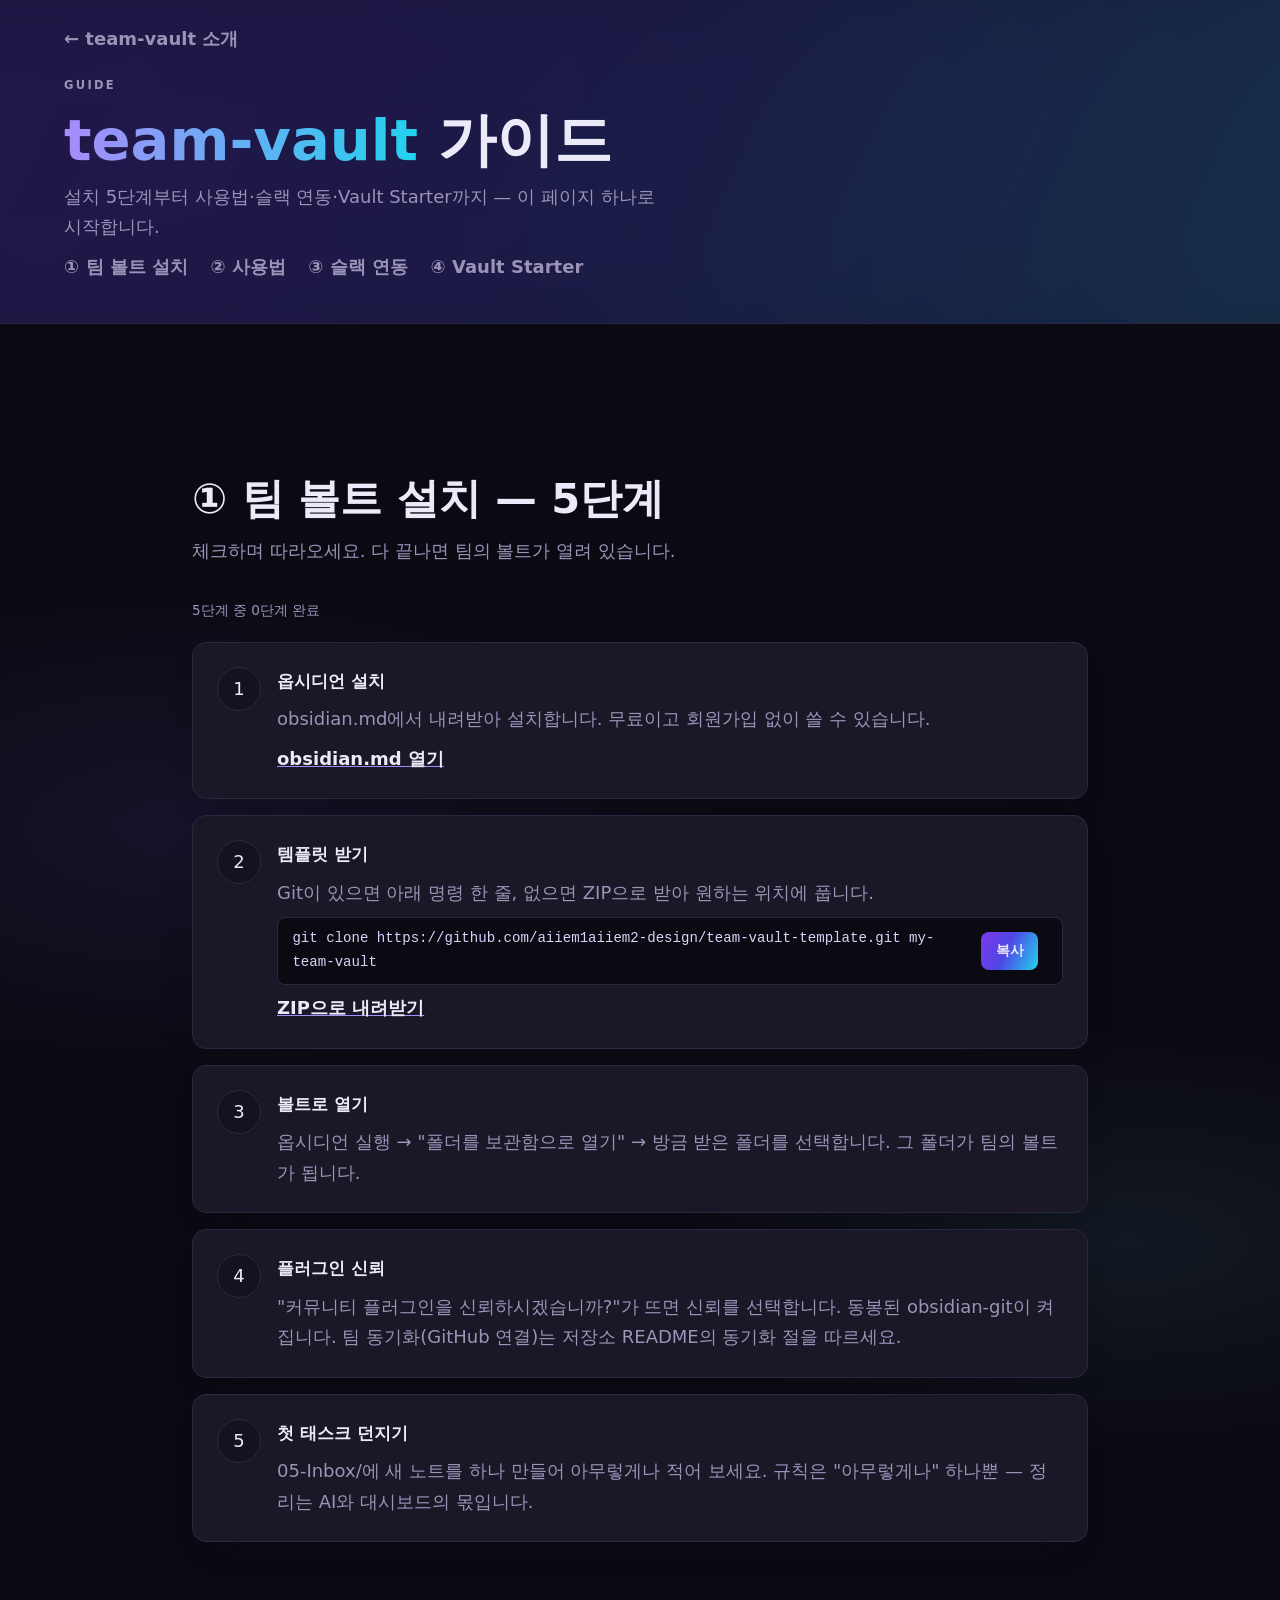
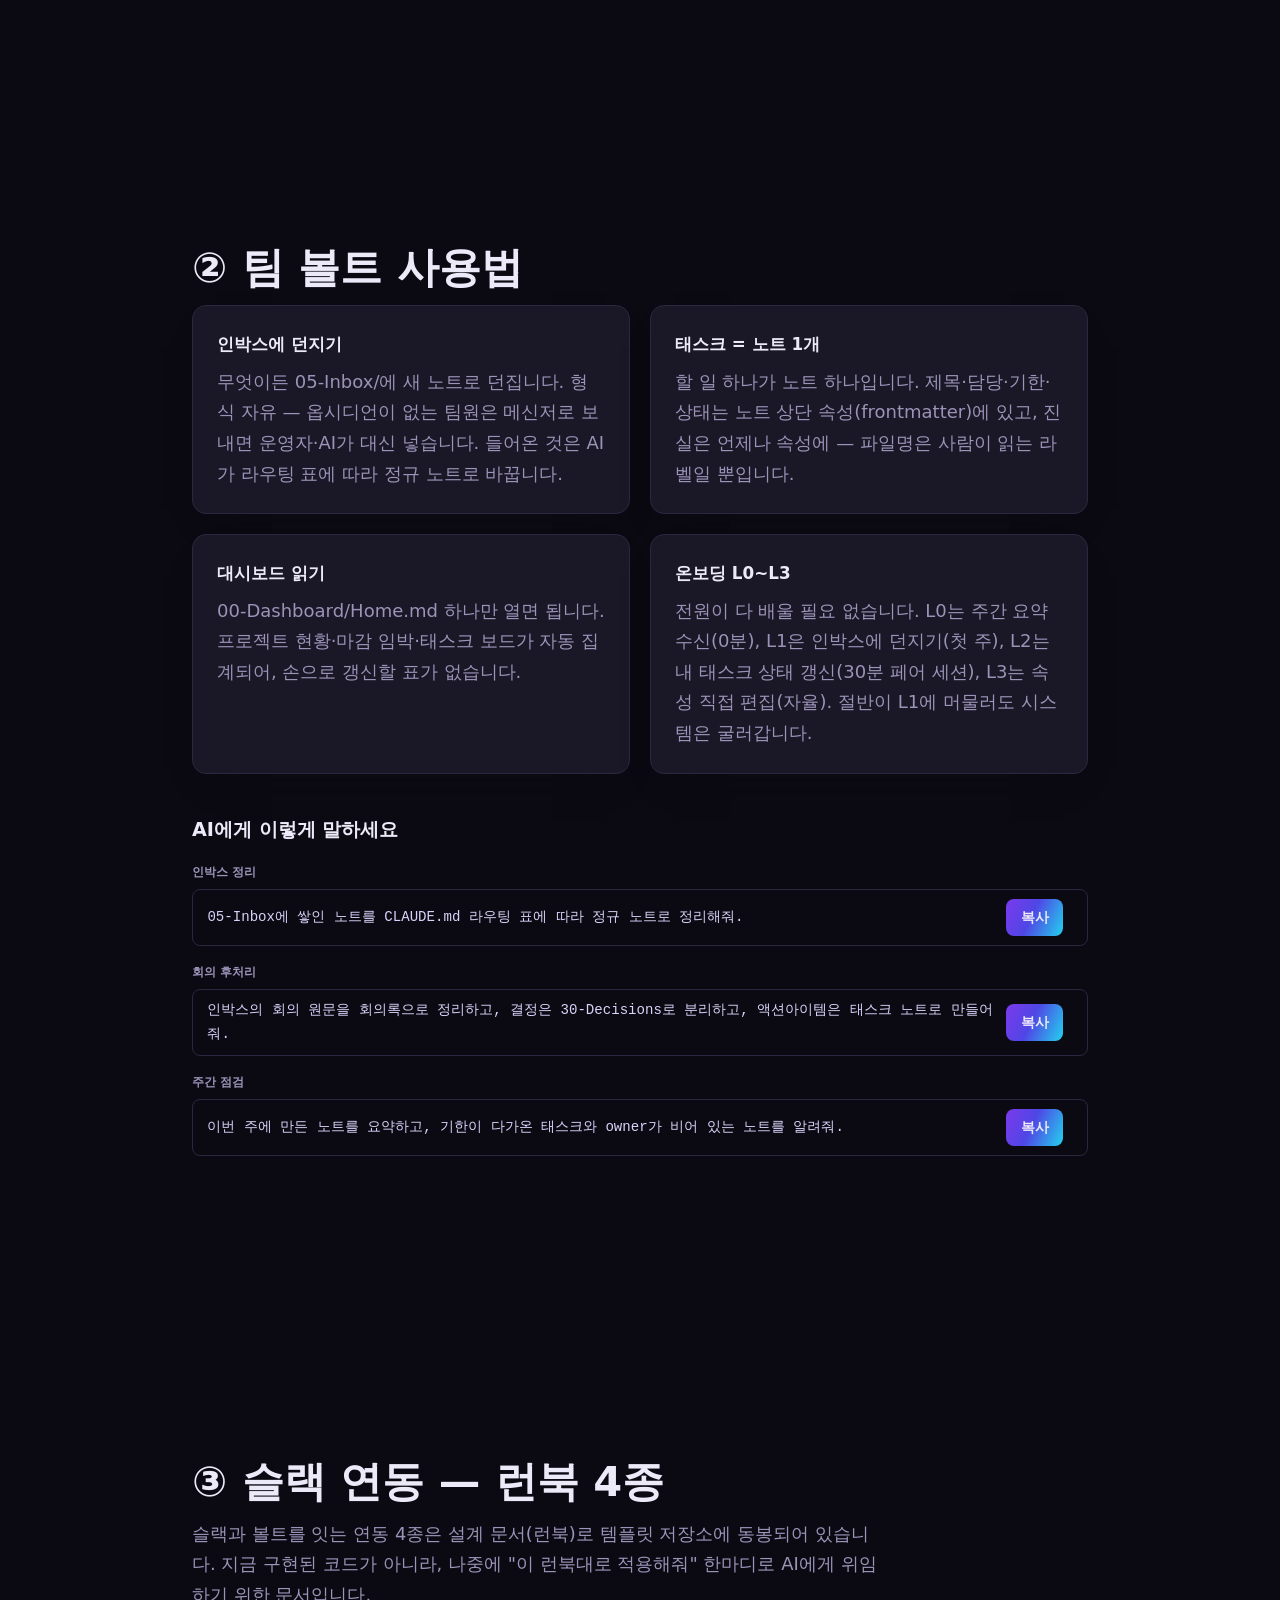
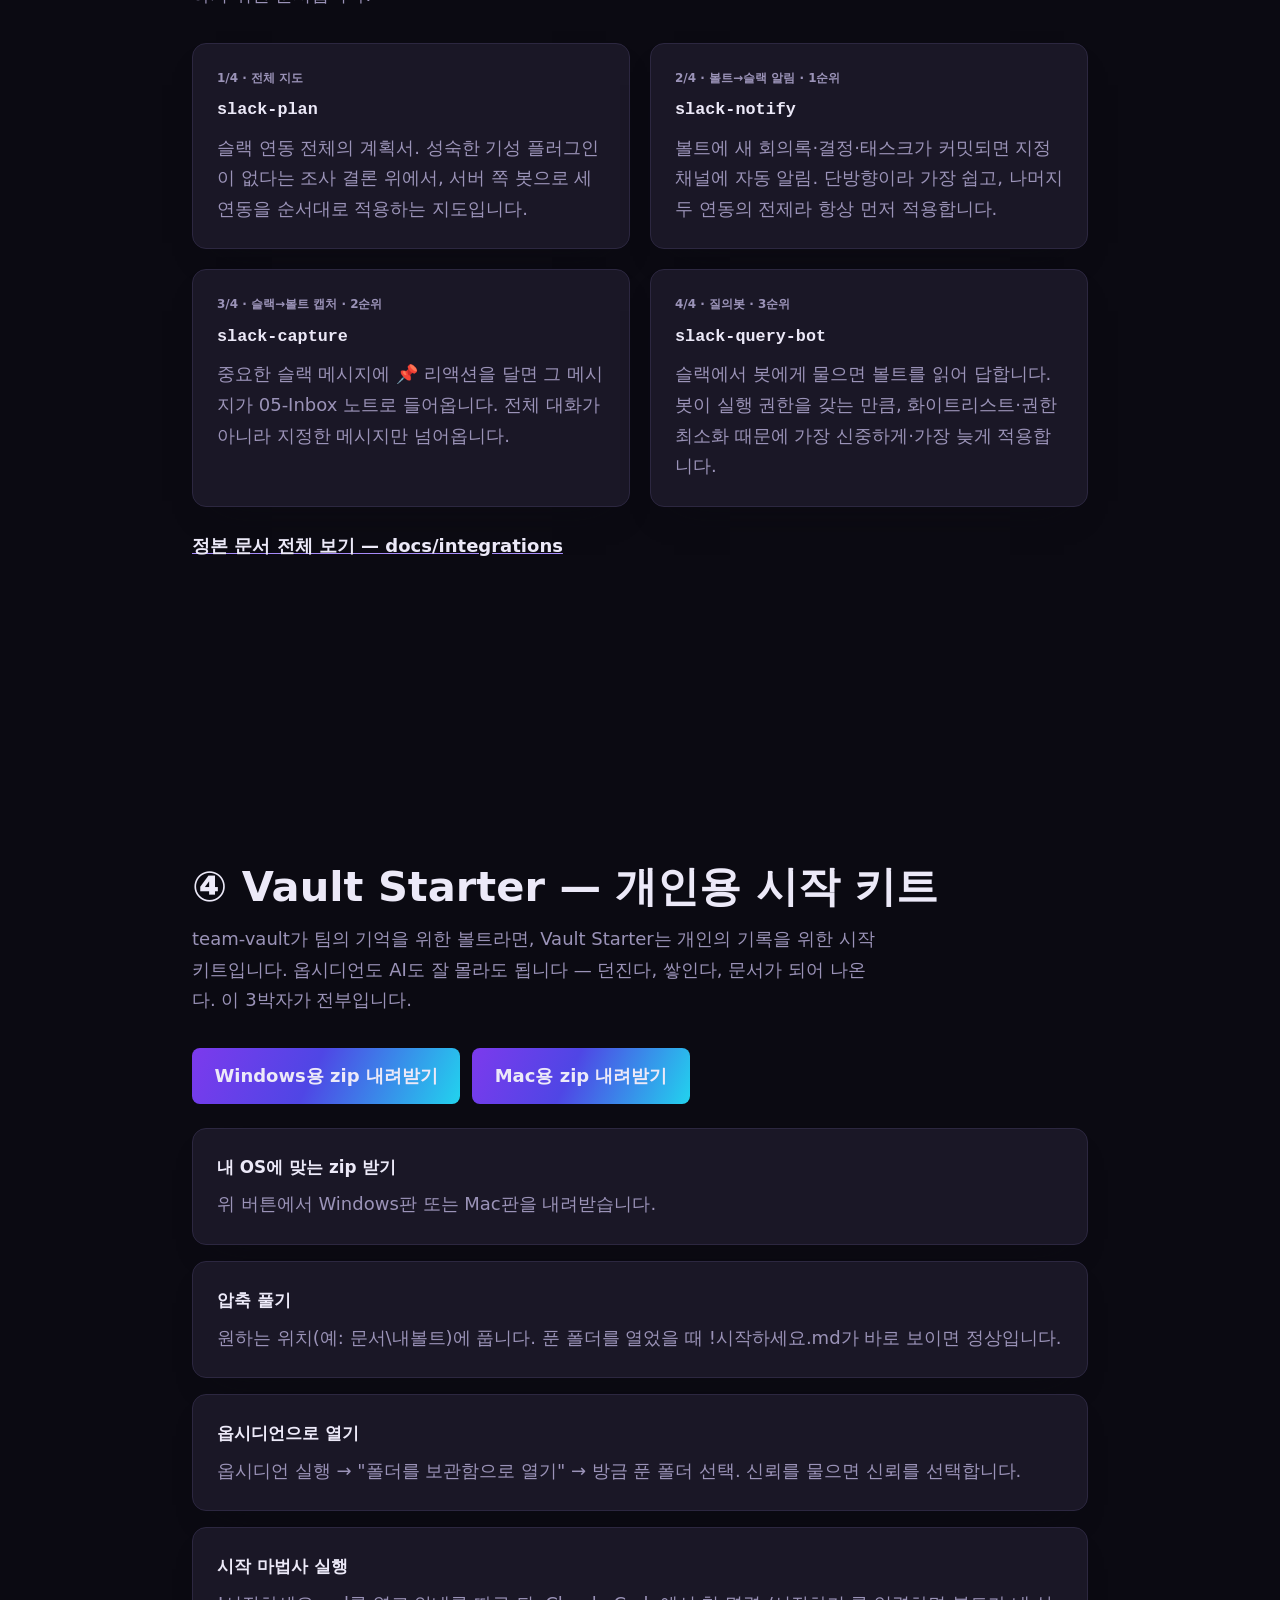
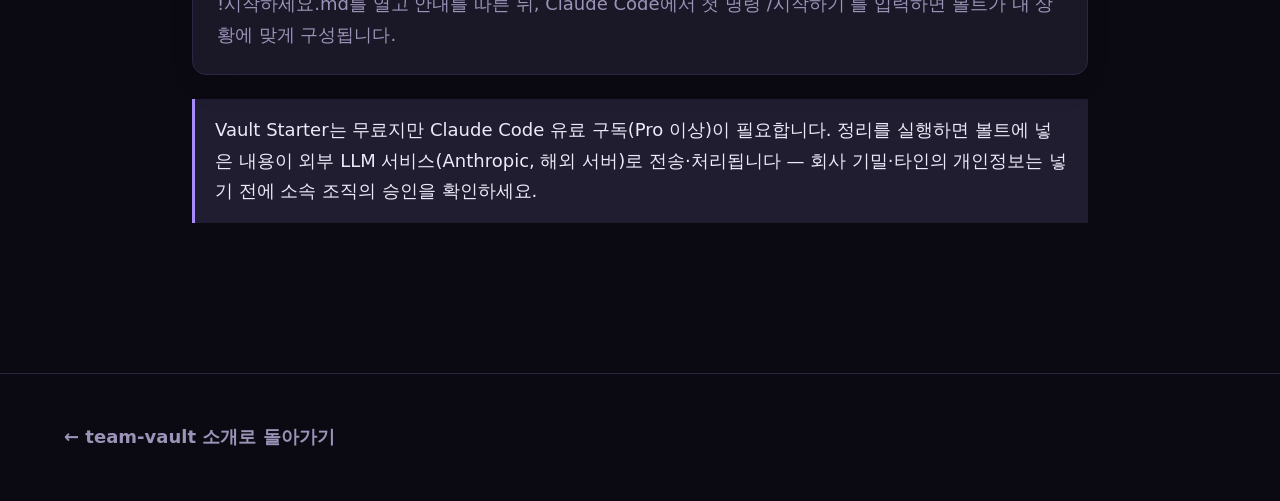
==== guide.html @ ce54a23f "feat: v2 — 설치 가이드·시작하기 섹션·공개 저장소 연결·디자인 조화" ====
<!DOCTYPE html>
<html lang="ko">
<head>
  <meta charset="UTF-8">
  <meta name="viewport" content="width=device-width, initial-scale=1.0">
  <title>team-vault 가이드 — 설치부터 슬랙 연동까지</title>
  <meta name="description" content="team-vault 설치 5단계, 팀 볼트 사용법, 슬랙 연동 런북, Vault Starter 적용법을 안내합니다.">
  <meta name="theme-color" content="#0b0a12">
  <meta property="og:title" content="team-vault 가이드 — 설치부터 슬랙 연동까지">
  <meta property="og:description" content="team-vault 설치 5단계, 팀 볼트 사용법, 슬랙 연동 런북, Vault Starter 적용법을 안내합니다.">
  <meta property="og:type" content="website">
  <link rel="icon" href="data:image/svg+xml,%3Csvg xmlns='http://www.w3.org/2000/svg' viewBox='0 0 64 64'%3E%3Cdefs%3E%3ClinearGradient id='g' x1='0' y1='0' x2='1' y2='1'%3E%3Cstop offset='0' stop-color='%237c3aed'/%3E%3Cstop offset='1' stop-color='%234f46e5'/%3E%3C/linearGradient%3E%3C/defs%3E%3Crect width='64' height='64' rx='14' fill='url(%23g)'/%3E%3Ccircle cx='32' cy='18' r='5' fill='%23fff'/%3E%3Ccircle cx='18' cy='42' r='5' fill='%23fff'/%3E%3Ccircle cx='46' cy='42' r='5' fill='%23fff'/%3E%3Cpath d='M32 18L18 42M32 18L46 42M18 42L46 42' stroke='%23fff' stroke-width='3' stroke-linecap='round'/%3E%3C/svg%3E">
  <link rel="stylesheet" href="styles.css">
</head>
<body class="guide-page">
  <header class="guide-hero" aria-labelledby="guide-heading">
    <nav class="guide-nav" aria-label="사이트 내비게이션">
      <a class="guide-back" href="index.html">← <span data-site-name></span> 소개</a>
    </nav>
    <p class="hero-kicker">GUIDE</p>
    <h1 id="guide-heading"><span class="grad-text" data-site-name></span> 가이드</h1>
    <p class="guide-sub">설치 5단계부터 사용법·슬랙 연동·Vault Starter까지 — 이 페이지 하나로 시작합니다.</p>
    <nav class="guide-toc" aria-label="가이드 목차">
      <a href="#install">① 팀 볼트 설치</a>
      <a href="#usage">② 사용법</a>
      <a href="#slack">③ 슬랙 연동</a>
      <a href="#vault-starter">④ Vault Starter</a>
    </nav>
  </header>
  <main>
    <section id="install" class="guide-section" aria-labelledby="install-heading">
      <h2 id="install-heading">① 팀 볼트 설치 — 5단계</h2>
      <p class="guide-lead">체크하며 따라오세요. 다 끝나면 팀의 볼트가 열려 있습니다.</p>
      <p class="stepper-progress" role="status"></p>
      <ol class="stepper" role="list"></ol>
    </section>
    <section id="usage" class="guide-section" aria-labelledby="usage-heading">
      <h2 id="usage-heading">② 팀 볼트 사용법</h2>
      <div class="usage-grid"></div>
      <h3 class="prompts-heading">AI에게 이렇게 말하세요</h3>
      <div class="prompts-list"></div>
    </section>
    <section id="slack" class="guide-section" aria-labelledby="slack-heading">
      <h2 id="slack-heading">③ 슬랙 연동 — 런북 4종</h2>
      <p class="guide-lead" data-slack-lead></p>
      <div class="slack-grid"></div>
      <p class="slack-canonical"></p>
    </section>
    <section id="vault-starter" class="guide-section" aria-labelledby="starter-heading">
      <h2 id="starter-heading">④ Vault Starter — 개인용 시작 키트</h2>
      <p class="guide-lead" data-starter-lead></p>
      <div class="starter-downloads"></div>
      <ol class="starter-steps" role="list"></ol>
      <p class="starter-notice" data-starter-notice></p>
    </section>
  </main>
  <footer class="guide-footer">
    <a href="index.html">← <span data-site-name></span> 소개로 돌아가기</a>
  </footer>
  <script src="data.js"></script>
  <script src="guide.js"></script>
</body>
</html>
---- styles.css ----
:root {
  /* 잉크 & 표면 */
  --bg: #0b0a12;
  --bg-elev: #14121f;
  --bg-card: #1a1726;
  --line: #2c2740;
  /* 텍스트 */
  --text: #ece9f8;
  --text-dim: #9b93b8;
  /* 오로라 팔레트 (그라데이션 소재) */
  --violet: #a78bfa;
  --purple: #7c3aed;
  --indigo: #4f46e5;
  --cyan: #22d3ee;
  --grad-aurora: linear-gradient(115deg, var(--purple), var(--indigo) 45%, var(--cyan));
  --grad-text: linear-gradient(90deg, var(--violet), var(--cyan));
  /* 타이포 스케일 (위계 대비 크게) */
  --text-hero: clamp(2.6rem, 1.2rem + 6vw, 6rem);
  --text-h2: clamp(1.6rem, 1rem + 2.5vw, 2.6rem);
  --text-base: clamp(1rem, 0.95rem + 0.3vw, 1.125rem);
  /* 리듬 */
  --space-section: clamp(5rem, 3rem + 8vw, 11rem);
  --radius: 14px;
  --ease: cubic-bezier(0.16, 1, 0.3, 1);
  --dur: 500ms;
  --shadow-panel: 0 18px 36px -24px color-mix(in srgb, var(--bg) 65%, transparent);
  --grad-border: linear-gradient(var(--bg-card), var(--bg-card)) padding-box, var(--grad-aurora) border-box;
}
html { scroll-behavior: smooth; }
* { box-sizing: border-box; }
body { margin: 0; color: var(--text);
  /* 히어로→콘텐츠 전환부에 오로라의 여운 존 — 아래로 자연히 사라짐(V6 조화 패스) */
  background:
    radial-gradient(70% 46vh at 14% 92vh, color-mix(in oklab, var(--bg), var(--purple) 13%), transparent 60%),
    radial-gradient(64% 40vh at 88% 138vh, color-mix(in oklab, var(--bg), var(--cyan) 9%), transparent 58%),
    var(--bg);
  font-family: "Pretendard Variable", "Apple SD Gothic Neo", "Segoe UI", "Malgun Gothic", system-ui, sans-serif;
  font-size: var(--text-base); line-height: 1.7; overflow-x: hidden; }
:focus-visible { outline: 2px solid var(--cyan); outline-offset: 3px; border-radius: 4px; }
[hidden] { display: none !important; } /* author display 규칙이 hidden 속성을 이기지 못하게 (W6 리뷰 Critical) */
@media (prefers-reduced-motion: reduce) {
  html { scroll-behavior: auto; }
  *, *::before, *::after { animation: none !important; transition: none !important; }
}

/* ===== Hero (T2) ===== */
#hero {
  position: relative;
  min-height: 100svh;
  display: flex;
  align-items: center;
  overflow: hidden;
  isolation: isolate;
}

/* 오로라 2장: transform만 애니메이트 */
#hero::before,
#hero::after {
  content: "";
  position: absolute;
  inset: -25%;
  z-index: 0;
  pointer-events: none;
  filter: blur(96px);
  will-change: transform;
}

#hero::before {
  background:
    radial-gradient(44% 44% at 22% 28%, rgba(124, 58, 237, .78), transparent 72%),
    radial-gradient(36% 36% at 58% 68%, rgba(79, 70, 229, .68), transparent 72%);
  animation: aurora-drift-a 60s var(--ease) infinite alternate;
}

#hero::after {
  background: radial-gradient(40% 40% at 80% 22%, rgba(34, 211, 238, .57), transparent 72%);
  animation: aurora-drift-b 90s var(--ease) infinite alternate;
}

@keyframes aurora-drift-a {
  0%   { transform: translate3d(0, 0, 0) scale(1); }
  50%  { transform: translate3d(6%, -8%, 0) scale(1.12); }
  100% { transform: translate3d(-6%, 5%, 0) scale(1.05); }
}

@keyframes aurora-drift-b {
  0%   { transform: translate3d(0, 0, 0) scale(1); }
  50%  { transform: translate3d(-9%, 6%, 0) scale(1.08); }
  100% { transform: translate3d(7%, -5%, 0) scale(1); }
}

#graph-canvas {
  position: absolute;
  inset: 0;
  display: block;
  width: 100%;
  height: 100%;
  z-index: 1;
  pointer-events: none; /* hero-inner 클릭·텍스트 선택을 막지 않음 */
}

.hero-inner {
  position: relative;
  z-index: 2;
  max-width: 46rem;
  padding: clamp(1.5rem, 4vw, 3rem) clamp(1.5rem, 8vw, 7rem);
  display: flex;
  flex-direction: column;
  align-items: flex-start;
  text-align: left;
  gap: clamp(0.65rem, 1.4vw, 1.1rem);
}

.hero-kicker {
  margin: 0 0 0.25rem;
  font-size: 0.72rem;
  font-weight: 600;
  letter-spacing: 0.2em;
  text-transform: uppercase;
  color: var(--text-dim);
}

.hero-inner h1 {
  margin: 0;
  font-size: var(--text-hero);
  line-height: 1.04;
  letter-spacing: -0.02em;
  font-weight: 800;
}

.grad-text {
  background: var(--grad-text);
  -webkit-background-clip: text;
  background-clip: text;
  color: transparent;
}

.hero-tagline {
  margin: 0;
  font-size: clamp(1.1rem, 0.95rem + 0.8vw, 1.5rem);
  font-weight: 500;
  color: var(--text);
}

.hero-sub {
  margin: 0;
  max-width: 50ch;
  color: var(--text-dim);
}

.hero-cta {
  position: relative;
  display: inline-flex;
  align-items: center;
  gap: 0.4rem;
  margin-top: clamp(0.75rem, 1.6vw, 1.5rem);
  padding-bottom: 0.3rem;
  color: var(--text);
  font-weight: 600;
  text-decoration: none;
  transition: transform var(--dur) var(--ease);
}

.hero-cta::after {
  content: "";
  position: absolute;
  left: 0;
  right: 0;
  bottom: 0;
  height: 2px;
  background: var(--grad-text);
  transform: scaleX(0);
  transform-origin: left;
  transition: transform var(--dur) var(--ease);
}

.hero-cta:hover,
.hero-cta:focus-visible {
  transform: translateX(4px);
}

.hero-cta:hover::after,
.hero-cta:focus-visible::after {
  transform: scaleX(1);
}

@media (max-width: 640px) {
  .hero-inner { padding-inline: clamp(1.25rem, 6vw, 2rem); }
}

/* ===== Problem (T3): 흩어진 메모가 정렬되는 스크롤 연출 ===== */
#problem {
  padding: var(--space-section) clamp(1.5rem, 6vw, 4rem);
}

.problem-inner {
  max-width: 64rem;
  margin: 0 auto;
}

#problem-heading {
  margin: 0 0 clamp(2.5rem, 4vw, 4rem);
  max-width: 26ch;
  font-size: var(--text-h2);
  font-weight: 800;
  letter-spacing: -0.01em;
  line-height: 1.2;
}

.scatter-field {
  display: flex;
  flex-wrap: wrap;
  align-items: flex-start;
  gap: clamp(1rem, 2vw, 1.75rem);
}

.scatter-note {
  position: relative;
  flex: 1 1 clamp(13rem, 24vw, 17rem);
  max-width: 22rem;
  padding: 1.4rem 1.5rem 1.6rem;
  background: var(--bg-card);
  border: 1px solid var(--line);
  border-radius: var(--radius);
  box-shadow: 0 18px 36px -24px rgba(0, 0, 0, .65);
  color: var(--text-dim);
  font-size: 0.98rem;
  line-height: 1.55;
  transform: translate(var(--rx, 0px), var(--ry, 0px)) rotate(var(--rr, 0deg));
  opacity: .85;
  transition: transform var(--dur) var(--ease), opacity var(--dur) var(--ease);
}

/* washi 테이프: 카드 transform과 별개 레이어, settled와 충돌 없음 */
.scatter-note::before {
  content: "";
  position: absolute;
  top: -9px;
  left: 1.6rem;
  width: 2.4rem;
  height: 1rem;
  border-radius: 2px;
  background: color-mix(in srgb, var(--violet) 32%, transparent);
  transform: rotate(-3deg);
}

.scatter-note:hover {
  transform: translateY(-6px) rotate(var(--rr, 0deg));
  box-shadow: 0 24px 44px -20px rgba(0, 0, 0, .7);
}

.scatter-field.settled .scatter-note {
  transform: none;
  opacity: 1;
}

.scatter-field.settled .scatter-note:hover {
  transform: translateY(-6px);
}

/* 마소니: 균일 그리드 방지용 미세 변주 */
.scatter-note:nth-child(2n) {
  background: color-mix(in oklab, var(--bg-card), var(--violet) 7%);
  border-radius: 4px var(--radius) 4px var(--radius);
}

.scatter-note:nth-child(3n) {
  background: color-mix(in oklab, var(--bg-card), var(--cyan) 6%);
  margin-top: clamp(0.75rem, 2vw, 1.75rem);
}

.scatter-note:nth-child(3n+1) {
  border-radius: var(--radius) 4px var(--radius) 4px;
}

.scatter-note:nth-child(odd)::before {
  left: auto;
  right: 1.8rem;
  background: color-mix(in srgb, var(--cyan) 30%, transparent);
  transform: rotate(4deg);
}

.settle-caption {
  margin: clamp(2.5rem, 4vw, 4rem) 0 0;
  max-width: 44ch;
  color: var(--text);
  font-size: clamp(1.05rem, 0.95rem + 0.5vw, 1.3rem);
  font-weight: 600;
  opacity: 0;
  transition: opacity var(--dur) var(--ease);
}

/* settled 후 형제선택자로 페이드인 (6*60ms + 200ms 지연) */
.scatter-field.settled ~ .settle-caption {
  opacity: 1;
  transition-delay: calc(6 * 60ms + 200ms);
}

@media (max-width: 640px) {
  .scatter-note { flex: 1 1 100%; max-width: 100%; }
}

/* ===== Structure (T4): 클릭형 폴더 트리 + 경계 한 줄 ===== */
#structure {
  padding: var(--space-section) clamp(1.5rem, 6vw, 4rem);
}

.structure-inner {
  max-width: 68rem;
  margin: 0 auto;
}

#structure-heading {
  margin: 0 0 clamp(2.5rem, 4vw, 4rem);
  max-width: 30ch;
  font-size: var(--text-h2);
  font-weight: 800;
  letter-spacing: -0.01em;
  line-height: 1.2;
}

.structure-layout {
  display: grid;
  grid-template-columns: minmax(0, 1fr) minmax(0, 1.15fr);
  gap: clamp(1.5rem, 3vw, 3rem);
  align-items: start;
}

.tree-list {
  list-style: none;
  margin: 0;
  padding: 0 0 0 1.1rem;
  border-left: 1px solid var(--line);
  display: flex;
  flex-direction: column;
  gap: 0.5rem;
}

.tree-item {
  display: flex;
  align-items: baseline;
  gap: 0.85rem;
  width: 100%;
  margin: 0;
  padding: 0.85rem 1.1rem;
  border-radius: var(--radius);
  border: 1px solid transparent;
  background: var(--bg-card);
  color: var(--text-dim);
  font: inherit;
  text-align: left;
  cursor: pointer;
  transition: color var(--dur) var(--ease), transform var(--dur) var(--ease); /* background 제거: 그라데이션↔단색 보간 불가(죽은 트랜지션) */
}

.tree-num {
  flex: 0 0 auto;
  min-width: 2.4ch;
  font-family: ui-monospace, "Cascadia Code", "SFMono-Regular", Consolas, monospace;
  font-size: 0.85rem;
  letter-spacing: 0.02em;
  color: var(--text-dim);
  opacity: 0.75;
}

.tree-name {
  font-family: ui-monospace, "Cascadia Code", "SFMono-Regular", Consolas, monospace;
  font-size: 0.98rem;
  font-weight: 600;
}

.tree-item:hover,
.tree-item[aria-current="true"] {
  background: var(--grad-border);
  border: 1px solid transparent;
  color: var(--text);
}

.tree-item:hover { transform: translateX(4px); }

.tree-item[aria-current="true"] .tree-num {
  opacity: 1;
  background: var(--grad-text);
  -webkit-background-clip: text;
  background-clip: text;
  color: transparent;
}

.tree-detail {
  background: var(--bg-card);
  border: 1px solid var(--line);
  border-radius: var(--radius);
  padding: clamp(1.75rem, 3vw, 2.5rem);
  min-height: 14rem;
  display: flex;
  flex-direction: column;
  justify-content: center;
  gap: 0.5rem;
  box-shadow: var(--shadow-panel);
}

.tree-detail-eyebrow {
  margin: 0;
  font-size: 0.72rem;
  font-weight: 600;
  letter-spacing: 0.2em;
  text-transform: uppercase;
  color: var(--text-dim);
}

.tree-detail-name {
  margin: 0;
  font-family: ui-monospace, "Cascadia Code", "SFMono-Regular", Consolas, monospace;
  font-size: clamp(1.2rem, 1rem + 0.6vw, 1.5rem);
  font-weight: 700;
  color: var(--text);
}

.tree-detail-desc {
  margin: 0;
  max-width: 42ch;
  color: var(--text-dim);
}

.tree-detail.is-animating {
  animation: detail-in var(--dur) var(--ease);
}

@keyframes detail-in {
  0%   { opacity: 0; transform: translateY(8px); }
  100% { opacity: 1; transform: translateY(0); }
}

.boundary-quote {
  margin: clamp(3rem, 5vw, 5rem) 0 0;
  max-width: 48ch;
  font-size: clamp(1.05rem, 0.95rem + 0.5vw, 1.3rem);
  font-weight: 600;
  line-height: 1.5;
  color: var(--text);
}

.boundary-quote .grad-text {
  font-size: 1.6em;
  font-weight: 800;
  vertical-align: -0.1em;
}

@media (max-width: 900px) {
  .structure-layout { grid-template-columns: 1fr; }
}

/* ===== Demo (T5): 입력 → frontmatter 타이핑 → 대시보드 착지 ===== */
#demo {
  padding: var(--space-section) clamp(1.5rem, 6vw, 4rem);
}

.demo-inner {
  max-width: 72rem;
  margin: 0 auto;
}

#demo-heading {
  margin: 0 0 0.75rem;
  max-width: 30ch;
  font-size: var(--text-h2);
  font-weight: 800;
  letter-spacing: -0.01em;
  line-height: 1.2;
}

.demo-lead {
  margin: 0 0 clamp(2.5rem, 4vw, 4rem);
  max-width: 52ch;
  color: var(--text-dim);
}

.demo-flow {
  display: flex;
  align-items: stretch;
  gap: clamp(1rem, 2.5vw, 2rem);
}

.demo-step {
  flex: 1 1 0;
  min-width: 0;
  display: flex;
  flex-direction: column;
  background: var(--bg-card);
  border: 1px solid var(--line);
  border-radius: var(--radius);
  padding: clamp(1.25rem, 2vw, 1.75rem);
  box-shadow: var(--shadow-panel);
}

.demo-step-label {
  margin: 0 0 1rem;
  font-size: 0.72rem;
  font-weight: 600;
  letter-spacing: 0.2em;
  text-transform: uppercase;
  color: var(--text-dim);
}

.demo-arrow {
  align-self: center;
  flex: 0 0 auto;
  font-size: 1.3rem;
  color: var(--text-dim);
}

/* --- STEP 1: 폼 --- */
#demo-form {
  display: flex;
  flex-direction: column;
  gap: 0.85rem;
}

.demo-field {
  display: flex;
  flex-direction: column;
  gap: 0.35rem;
  font-size: 0.85rem;
  color: var(--text-dim);
}

.demo-field input {
  font: inherit;
  font-size: var(--text-base);
  color: var(--text);
  background: var(--bg-elev);
  border: 1px solid var(--line);
  border-radius: calc(var(--radius) - 6px);
  padding: 0.65rem 0.85rem;
  transition: border-color var(--dur) var(--ease);
}

.demo-field input:hover {
  border-color: color-mix(in oklab, var(--line), var(--violet) 40%);
}

.demo-field input::placeholder {
  color: var(--text-dim);
  opacity: 0.55;
}

#demo-submit {
  margin-top: 0.4rem;
  padding: 0.8rem 1.2rem;
  border: none;
  border-radius: calc(var(--radius) - 6px);
  background: var(--grad-aurora);
  color: var(--text);
  font: inherit;
  font-weight: 700;
  cursor: pointer;
  transition: transform var(--dur) var(--ease), box-shadow var(--dur) var(--ease);
}

#demo-submit:hover {
  transform: translateY(-2px);
  box-shadow: 0 14px 28px -16px color-mix(in srgb, var(--purple) 60%, transparent);
}

#demo-submit:active {
  transform: translateY(0);
}

.demo-hint {
  margin: 0.9rem 0 0;
  font-size: 0.85rem;
  color: var(--text-dim);
}

/* --- STEP 2: 코드 패널 --- */
.demo-step-code {
  background: var(--bg-elev);
}

#fm-code {
  flex: 1;
  margin: 0;
  min-height: 14rem;
  padding: 1rem;
  background: var(--bg);
  border: 1px solid var(--line);
  border-radius: calc(var(--radius) - 6px);
  color: color-mix(in oklab, var(--text), var(--violet) 25%);
  font-family: ui-monospace, "Cascadia Code", "SFMono-Regular", Consolas, monospace;
  font-size: 0.92rem;
  line-height: 1.6;
  white-space: pre-wrap;
  word-break: break-word;
  overflow: auto;
}

/* --- STEP 3: 대시보드 표 --- */
.table-wrap {
  width: 100%;
  overflow-x: auto; /* 좁은 폭·긴 방문자 입력값이 표를 넓혀도 페이지가 아니라 이 안에서만 스크롤 */
}

#demo-board {
  width: 100%;
  border-collapse: collapse;
  font-size: 0.9rem;
}

#demo-board th {
  padding: 0.6rem 0.5rem;
  border-bottom: 1px solid var(--line);
  text-align: left;
  font-size: 0.72rem;
  font-weight: 600;
  letter-spacing: 0.08em;
  text-transform: uppercase;
  color: var(--text-dim);
}

#demo-board td {
  padding: 0.65rem 0.5rem;
  border-bottom: 1px solid var(--line);
  color: var(--text);
}

/* fly-in→landed 착지 연출, transform/opacity만 */
#demo-board tbody tr {
  transition: transform var(--dur) var(--ease), opacity var(--dur) var(--ease);
}

#demo-board tbody tr.fly-in {
  transform: translateY(24px);
  opacity: 0;
}

#demo-board tbody tr.fly-in.landed {
  transform: none;
  opacity: 1;
}

.chip {
  display: inline-block;
  padding: 0.2rem 0.65rem;
  border-radius: 999px;
  background: color-mix(in oklab, var(--bg-card), var(--violet) 30%);
  color: var(--text);
  font-size: 0.72rem;
  font-weight: 700;
  text-transform: uppercase;
  letter-spacing: 0.04em;
}

@media (max-width: 900px) {
  .demo-flow { flex-direction: column; }
  .demo-arrow { transform: rotate(90deg); }
}

/* ===== Onboarding (T6): WAI-ARIA 탭 패턴 — L0~L3 ===== */
#onboarding {
  padding: var(--space-section) clamp(1.5rem, 6vw, 4rem);
}

.onboarding-inner {
  max-width: 56rem;
  margin: 0 auto;
}

#onboarding-heading {
  margin: 0 0 clamp(2.5rem, 4vw, 4rem);
  max-width: 26ch;
  font-size: var(--text-h2);
  font-weight: 800;
  letter-spacing: -0.01em;
  line-height: 1.2;
}

.onboarding-tablist {
  display: flex;
  gap: 0.75rem;
}

.onboarding-tab {
  flex: 1 1 0;
  min-width: 0;
  display: flex;
  flex-direction: column;
  gap: 0.3rem;
  padding: 1rem 1.1rem;
  background: var(--bg-card);
  border: 1px solid var(--line);
  border-radius: var(--radius);
  color: var(--text-dim);
  font: inherit;
  text-align: left;
  cursor: pointer;
  transition: color var(--dur) var(--ease), transform var(--dur) var(--ease), background var(--dur) var(--ease);
}

.onboarding-tab-level {
  font-family: ui-monospace, "Cascadia Code", "SFMono-Regular", Consolas, monospace;
  font-size: 1.2rem;
  font-weight: 800;
  color: inherit;
}

.onboarding-tab-time {
  font-size: 0.8rem;
  opacity: 0.8;
}

.onboarding-tab:hover,
.onboarding-tab[aria-selected="true"] {
  background: var(--grad-border);
  border: 1px solid transparent;
  color: var(--text);
}

.onboarding-tab:hover { transform: translateY(-3px); }

.onboarding-tab[aria-selected="true"] .onboarding-tab-level {
  background: var(--grad-text);
  -webkit-background-clip: text;
  background-clip: text;
  color: transparent;
}

.onboarding-panels {
  margin-top: 1.25rem;
}

.onboarding-panel {
  background: var(--bg-card);
  border: 1px solid var(--line);
  border-radius: var(--radius);
  padding: clamp(1.75rem, 3vw, 2.5rem);
  min-height: 9rem;
  display: flex;
  flex-direction: column;
  justify-content: center;
  gap: 0.6rem;
  box-shadow: var(--shadow-panel);
}

.onboarding-panel-meta {
  margin: 0;
  font-size: 0.72rem;
  font-weight: 600;
  letter-spacing: 0.14em;
  text-transform: uppercase;
  color: var(--text-dim);
}

.onboarding-panel-what {
  margin: 0;
  max-width: 48ch;
  font-size: clamp(1.05rem, 0.95rem + 0.4vw, 1.2rem);
  color: var(--text);
}

.onboarding-note {
  margin: clamp(2rem, 3.5vw, 3rem) 0 0;
  padding: 1rem 1.25rem;
  max-width: 48ch;
  border-left: 3px solid var(--violet);
  background: color-mix(in oklab, var(--bg-card), var(--violet) 6%);
  border-radius: 0 var(--radius) var(--radius) 0;
  font-size: clamp(1rem, 0.95rem + 0.2vw, 1.1rem);
  font-weight: 600;
  color: var(--text);
}

@media (max-width: 600px) {
  .onboarding-tablist {
    display: grid;
    grid-template-columns: repeat(2, 1fr);
  }
}

/* ===== Start / 지금 시작하기 (V5) ===== */
#start {
  padding: var(--space-section) clamp(1.5rem, 6vw, 4rem);
}

.start-inner {
  max-width: 72rem;
  margin: 0 auto;
}

#start-heading {
  margin: 0 0 0.75rem;
  font-size: var(--text-h2);
  font-weight: 800;
  letter-spacing: -0.01em;
  line-height: 1.2;
}

.start-lead {
  margin: 0 0 clamp(2.5rem, 4vw, 3.5rem);
  max-width: 40ch;
  font-size: clamp(1.05rem, 0.95rem + 0.5vw, 1.3rem);
  color: var(--text-dim);
}

.start-steps {
  list-style: none;
  margin: 0 0 clamp(2rem, 3vw, 3rem);
  padding: 0;
  display: grid;
  grid-template-columns: repeat(auto-fit, minmax(min(15rem, 100%), 1fr));
  gap: clamp(1.25rem, 2.5vw, 2rem);
}

.start-step {
  padding: clamp(1.4rem, 2.2vw, 1.9rem);
  background: var(--bg-card);
  border: 1px solid var(--line);
  border-radius: var(--radius);
  box-shadow: var(--shadow-panel);
}

.start-step-num {
  display: block;
  margin-bottom: 0.6rem;
  font-family: ui-monospace, "Cascadia Code", "Consolas", monospace;
  font-size: 1.4rem;
  font-weight: 700;
  background: var(--grad-text);
  -webkit-background-clip: text;
  background-clip: text;
  color: transparent;
}

.start-step-title {
  margin: 0 0 0.4rem;
  font-size: 1.05rem;
  font-weight: 700;
}

.start-step-desc {
  margin: 0;
  color: var(--text-dim);
  font-size: 0.95rem;
}

.start-actions {
  display: flex;
  flex-wrap: wrap;
  align-items: center;
  gap: 1rem 1.75rem;
}

.start-cta {
  display: inline-flex;
  align-items: center;
  gap: 0.4rem;
  padding: 0.7rem 1.4rem;
  border: 1px solid transparent;
  border-radius: 999px;
  background: var(--grad-border);
  color: var(--text);
  font-weight: 600;
  text-decoration: none;
  transition: transform var(--dur) var(--ease);
}

.start-cta::after { content: "→"; transition: transform var(--dur) var(--ease); }
.start-cta:hover, .start-cta:focus-visible { transform: translateY(-2px); }
.start-cta:hover::after, .start-cta:focus-visible::after { transform: translateX(4px); }

.start-repo-link {
  color: var(--text-dim);
  font-weight: 600;
  text-decoration: none;
  border-bottom: 1px solid color-mix(in srgb, var(--violet) 40%, transparent);
  transition: color var(--dur) var(--ease);
}
.start-repo-link:hover, .start-repo-link:focus-visible { color: var(--violet); }

/* ===== Next / 확장 슬롯 (T6): projects 배열 렌더 ===== */
#next {
  padding: var(--space-section) clamp(1.5rem, 6vw, 4rem);
}

.next-inner {
  max-width: 72rem;
  margin: 0 auto;
}

#next-heading {
  margin: 0 0 clamp(2.5rem, 4vw, 4rem);
  max-width: 28ch;
  font-size: var(--text-h2);
  font-weight: 800;
  letter-spacing: -0.01em;
  line-height: 1.2;
}

.projects-grid {
  display: grid;
  grid-template-columns: repeat(auto-fit, minmax(min(18rem, 100%), 1fr)); /* 320px 등 18rem보다 좁은 컨테이너에서 트랙 강제 확장 방지 */
  gap: clamp(1.25rem, 2.5vw, 2rem);
}

.project-card {
  position: relative;
  display: flex;
  flex-direction: column;
  gap: 0.75rem;
  padding: clamp(1.5rem, 2.5vw, 2rem);
  background: var(--bg-card);
  border: 1px solid var(--line);
  border-radius: var(--radius);
  color: var(--text);
  text-decoration: none;
  box-shadow: var(--shadow-panel);
  transition: transform var(--dur) var(--ease), border-color var(--dur) var(--ease);
}

.project-name {
  margin: 0;
  font-size: clamp(1.1rem, 1rem + 0.3vw, 1.3rem);
  font-weight: 700;
}

.project-desc {
  margin: 0;
  max-width: 42ch;
  color: var(--text-dim);
}

.project-badge {
  order: -1;
  align-self: flex-start;
  padding: 0.25rem 0.7rem;
  border-radius: 999px;
  background: color-mix(in oklab, var(--bg-card), var(--violet) 30%);
  font-size: 0.72rem;
  font-weight: 700;
  letter-spacing: 0.04em;
}

/* wip: 대각 스트라이프 배경, 링크 없음 */
.project-card--wip {
  background:
    repeating-linear-gradient(
      135deg,
      color-mix(in oklab, var(--bg-card), var(--violet) 9%) 0px,
      color-mix(in oklab, var(--bg-card), var(--violet) 9%) 12px,
      var(--bg-card) 12px,
      var(--bg-card) 24px
    );
}

.project-card--live {
  cursor: pointer;
}

.project-card--live::after {
  content: "→";
  align-self: flex-start;
  margin-top: auto;
  color: var(--text-dim);
  transition: transform var(--dur) var(--ease);
}

.project-card--live:hover,
.project-card--live:focus-visible {
  transform: translateY(-4px);
  border-color: transparent;
  background: var(--grad-border);
}

.project-card--live:hover::after,
.project-card--live:focus-visible::after {
  transform: translateX(4px);
}

/* ===== Footer (T6): 스택·원칙·크레딧 ===== */
#footer {
  padding: clamp(3rem, 5vw, 4.5rem) clamp(1.5rem, 6vw, 4rem) clamp(2.5rem, 4vw, 3.5rem);
  border-top: 1px solid var(--line);
}

.footer-inner {
  max-width: 56rem;
  margin: 0 auto;
  display: flex;
  flex-direction: column;
  gap: 1.5rem;
}

.footer-stack {
  margin: 0;
  font-size: 0.85rem;
  color: var(--text-dim);
}

.footer-principles {
  list-style: none;
  margin: 0;
  padding: 0;
  display: flex;
  flex-wrap: wrap;
  gap: 0.75rem 1.5rem;
}

.footer-principles li {
  color: var(--text);
  font-weight: 600;
  font-size: 0.92rem;
  transition: color var(--dur) var(--ease);
}

.footer-principles li:hover {
  color: var(--violet);
}

.footer-links {
  margin: 0;
}

.footer-github {
  color: var(--text-dim);
  font-weight: 600;
  font-size: 0.9rem;
  text-decoration: none;
  border-bottom: 1px solid color-mix(in srgb, var(--violet) 40%, transparent);
  transition: color var(--dur) var(--ease);
}
.footer-github:hover, .footer-github:focus-visible { color: var(--violet); }

.footer-credit {
  margin: 0;
  font-size: 0.8rem;
  color: var(--text-dim);
}

@media (max-width: 640px) {
  .onboarding-tablist { gap: 0.5rem; }
}

/* ===== Guide (V3~V4) ===== */
.guide-hero { position: relative; min-height: clamp(16rem, 36vh, 24rem); display: flex; flex-direction: column; justify-content: flex-end; gap: 0.6rem; padding: 1.5rem clamp(1.5rem, 6vw, 4rem) 2.5rem; overflow: hidden; isolation: isolate; border-bottom: 1px solid var(--line); }
.guide-hero::before { content: ""; position: absolute; inset: -40%; z-index: -1; pointer-events: none; background: var(--grad-aurora); opacity: 0.25; filter: blur(96px); animation: aurora-drift-a 60s var(--ease) infinite alternate; }
.guide-nav { margin-bottom: auto; }
.guide-back, .guide-toc a, .guide-footer a { color: var(--text-dim); font-weight: 600; text-decoration: none; }
.guide-back:hover, .guide-toc a:hover, .guide-footer a:hover { color: var(--text); }
.guide-hero h1 { margin: 0; font-size: clamp(2rem, 1rem + 4vw, 3.6rem); line-height: 1.1; font-weight: 800; }
.guide-sub { margin: 0; max-width: 52ch; color: var(--text-dim); }
.guide-toc { display: flex; flex-wrap: wrap; gap: 0.5rem 1.4rem; }
.guide-section { max-width: 64rem; margin: 0 auto; padding: var(--space-section) clamp(1.5rem, 6vw, 4rem); }
.guide-section h2 { margin: 0 0 0.75rem; font-size: var(--text-h2); font-weight: 800; line-height: 1.2; }
.guide-lead { margin: 0 0 2rem; max-width: 60ch; color: var(--text-dim); }
.stepper-progress { margin: 0 0 1.25rem; min-height: 1.2em; font-size: 0.85rem; color: var(--text-dim); }
.stepper, .starter-steps { list-style: none; }
.stepper, .starter-steps, .prompts-list { margin: 0; padding: 0; display: flex; flex-direction: column; gap: 1rem; }
.step, .starter-step, .guide-card { background: var(--bg-card); border: 1px solid var(--line); border-radius: var(--radius); padding: 1.5rem; box-shadow: var(--shadow-panel); }
.step { display: flex; gap: 1rem; }
.step-check { flex: 0 0 2.75rem; height: 2.75rem; border: 1px solid var(--line); border-radius: 50%; background: var(--bg-elev); color: var(--text); font: inherit; cursor: pointer; }
.step-check[aria-pressed="true"] { background: var(--grad-aurora); border-color: transparent; }
.step-check[aria-pressed="true"] .step-num { display: none; }
.step-check[aria-pressed="true"]::after { content: "✓"; }
.step--done .step-title { color: var(--text-dim); }
.step-body { min-width: 0; flex: 1; display: flex; flex-direction: column; gap: 0.55rem; }
.step-title, .guide-card h3, .starter-step h3 { margin: 0; font-size: 1.05rem; }
.step-desc, .guide-card p, .starter-step p { margin: 0; color: var(--text-dim); }
.step-link, .slack-canonical a { align-self: flex-start; color: var(--text); font-weight: 600; text-decoration-color: var(--violet); }
.step-link:hover, .slack-canonical a:hover { text-decoration-color: var(--cyan); }
.copy-row { display: flex; align-items: center; gap: 0.6rem; padding: 0.55rem 0.9rem; background: var(--bg); border: 1px solid var(--line); border-radius: calc(var(--radius) - 6px); }
.copy-text, .slack-card h3 { font-family: ui-monospace, "Cascadia Code", "SFMono-Regular", Consolas, monospace; }
.copy-text { flex: 1; min-width: 0; overflow-x: auto; font-size: 0.88rem; color: color-mix(in oklab, var(--text), var(--violet) 25%); }
.copy-btn, .starter-download { border: none; border-radius: calc(var(--radius) - 6px); background: var(--grad-aurora); color: var(--text); font: inherit; font-weight: 700; text-decoration: none; cursor: pointer; }
.copy-btn { flex: 0 0 auto; padding: 0.45rem 0.9rem; font-size: 0.85rem; }
.copy-btn:hover, .starter-download:hover, .step-check:hover { filter: brightness(1.15); }
.copy-btn:active { transform: translateY(1px); }
.copy-status { font-size: 0.8rem; color: var(--cyan); }
.usage-grid, .slack-grid { display: grid; grid-template-columns: repeat(auto-fit, minmax(18rem, 1fr)); gap: 1.25rem; }
.guide-card, .starter-step { display: flex; flex-direction: column; gap: 0.5rem; }
a.guide-card { color: var(--text); text-decoration: none; }
a.guide-card:hover, a.guide-card:focus-visible { border-color: transparent; background: var(--grad-border); }
.prompts-heading { margin: 2.5rem 0 1rem; font-size: 1.2rem; }
.prompt-label, .slack-order { margin: 0 0 0.4rem; font-size: 0.75rem; font-weight: 700; color: var(--text-dim); }
.slack-order { margin: 0; }
.slack-canonical { margin: 1.5rem 0 0; }
.starter-downloads { display: flex; flex-wrap: wrap; gap: 0.75rem; margin: 0 0 1.5rem; }
.starter-download { display: inline-flex; padding: 0.8rem 1.4rem; }
.starter-notice { margin: 1.5rem 0 0; padding: 1rem 1.25rem; border-left: 3px solid var(--violet); background: color-mix(in oklab, var(--bg-card), var(--violet) 6%); }
.guide-footer { border-top: 1px solid var(--line); padding: 3rem clamp(1.5rem, 6vw, 4rem); }
@media (max-width: 640px) { .usage-grid, .slack-grid { grid-template-columns: 1fr; } .copy-row { flex-wrap: wrap; } }
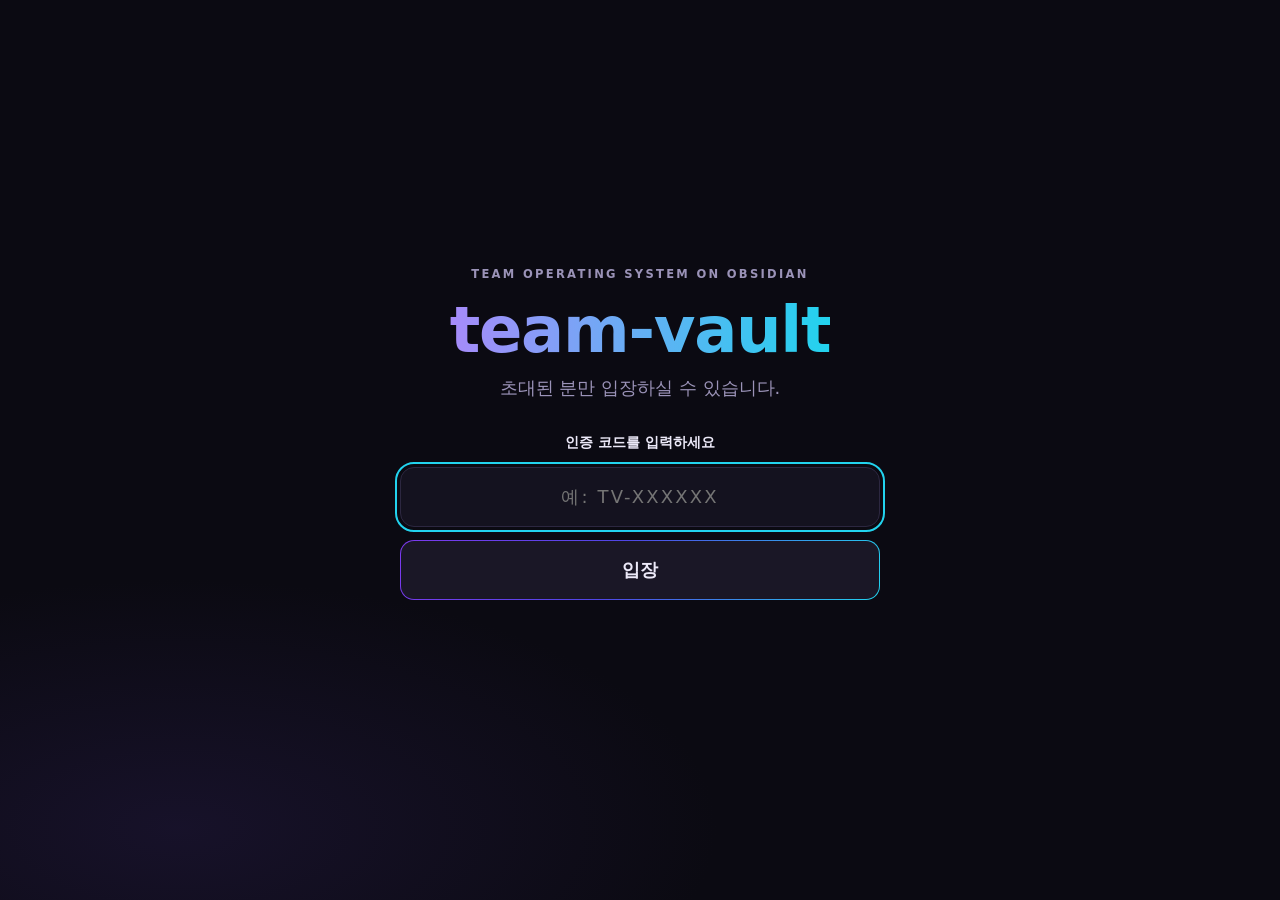
==== commit 43d222f1: "feat: 인증코드 게이트 — 소개 사이트를 초대 전용으로" ====
--- a/guide.html
+++ b/guide.html
@@ -3,6 +3,7 @@
 <head>
   <meta charset="UTF-8">
   <meta name="viewport" content="width=device-width, initial-scale=1.0">
+  <script>if(!sessionStorage.getItem("tv_access"))location.replace("index.html");</script>
   <title>team-vault 가이드 — 설치부터 슬랙 연동까지</title>
   <meta name="description" content="team-vault 설치 5단계, 팀 볼트 사용법, 슬랙 연동 런북, Vault Starter 적용법을 안내합니다.">
   <meta name="theme-color" content="#0b0a12">
@@ -15,7 +16,7 @@
 <body class="guide-page">
   <header class="guide-hero" aria-labelledby="guide-heading">
     <nav class="guide-nav" aria-label="사이트 내비게이션">
-      <a class="guide-back" href="index.html">← <span data-site-name></span> 소개</a>
+      <a class="guide-back" href="intro.html">← <span data-site-name></span> 소개</a>
     </nav>
     <p class="hero-kicker">GUIDE</p>
     <h1 id="guide-heading"><span class="grad-text" data-site-name></span> 가이드</h1>
@@ -55,7 +56,7 @@
     </section>
   </main>
   <footer class="guide-footer">
-    <a href="index.html">← <span data-site-name></span> 소개로 돌아가기</a>
+    <a href="intro.html">← <span data-site-name></span> 소개로 돌아가기</a>
   </footer>
   <script src="data.js"></script>
   <script src="guide.js"></script>
--- a/styles.css
+++ b/styles.css
@@ -25,6 +25,7 @@
   --dur: 500ms;
   --shadow-panel: 0 18px 36px -24px color-mix(in srgb, var(--bg) 65%, transparent);
   --grad-border: linear-gradient(var(--bg-card), var(--bg-card)) padding-box, var(--grad-aurora) border-box;
+  --warn: #ffb4b4;
 }
 html { scroll-behavior: smooth; }
 * { box-sizing: border-box; }
@@ -1053,6 +1054,12 @@
 .guide-lead { margin: 0 0 2rem; max-width: 60ch; color: var(--text-dim); }
 .stepper-progress { margin: 0 0 1.25rem; min-height: 1.2em; font-size: 0.85rem; color: var(--text-dim); }
 .stepper, .starter-steps { list-style: none; }
+/* JS 렌더 콘텐츠의 공간 예약 — CLS 방지(V8 Lighthouse). 데스크톱 기준, 모바일은 아래 미디어쿼리 */
+.stepper { min-height: 56rem; }
+.usage-grid { min-height: 29rem; }
+.prompts-list { min-height: 18rem; }
+.slack-grid { min-height: 28rem; }
+.starter-steps { min-height: 34rem; }
 .stepper, .starter-steps, .prompts-list { margin: 0; padding: 0; display: flex; flex-direction: column; gap: 1rem; }
 .step, .starter-step, .guide-card { background: var(--bg-card); border: 1px solid var(--line); border-radius: var(--radius); padding: 1.5rem; box-shadow: var(--shadow-panel); }
 .step { display: flex; gap: 1rem; }
@@ -1086,4 +1093,25 @@
 .starter-download { display: inline-flex; padding: 0.8rem 1.4rem; }
 .starter-notice { margin: 1.5rem 0 0; padding: 1rem 1.25rem; border-left: 3px solid var(--violet); background: color-mix(in oklab, var(--bg-card), var(--violet) 6%); }
 .guide-footer { border-top: 1px solid var(--line); padding: 3rem clamp(1.5rem, 6vw, 4rem); }
+/* 모바일 1열 리플로우 시 더 큰 예약(CLS) */
+@media (max-width: 640px) {
+  .stepper { min-height: 64rem; }
+  .usage-grid, .slack-grid { min-height: 56rem; }
+  .starter-steps { min-height: 40rem; }
+}
 @media (max-width: 640px) { .usage-grid, .slack-grid { grid-template-columns: 1fr; } .copy-row { flex-wrap: wrap; } }
+
+/* ===== Access Gate (초대 대문, G3) ===== */
+.gate-wrap { min-height: 100svh; display: grid; place-items: center; padding: clamp(1.5rem, 6vw, 4rem); }
+.gate-box { position: relative; z-index: 2; width: min(30rem, 100%); display: flex; flex-direction: column; gap: 0.55rem; text-align: center; }
+.gate-box .hero-kicker { text-align: center; }
+.gate-box h1 { margin: 0; font-size: clamp(2.4rem, 1.5rem + 4vw, 4rem); font-weight: 800; letter-spacing: -0.02em; line-height: 1.05; }
+.gate-lead { margin: 0 0 1.1rem; color: var(--text-dim); }
+#gate-form { display: flex; flex-direction: column; gap: 0.8rem; }
+.gate-label { font-size: 0.9rem; font-weight: 600; color: var(--text); }
+#gate-input { width: 100%; padding: 0.85rem 1rem; text-align: center; letter-spacing: 0.12em; font: inherit; color: var(--text); background: var(--bg-elev); border: 1px solid var(--line); border-radius: var(--radius); }
+.gate-btn { padding: 0.85rem 1rem; border: 1px solid transparent; border-radius: var(--radius); background: var(--grad-border); color: var(--text); font: inherit; font-weight: 700; cursor: pointer; transition: transform var(--dur) var(--ease); }
+.gate-btn:hover, .gate-btn:focus-visible { transform: translateY(-2px); }
+.gate-status { min-height: 1.4em; margin: 0.4rem 0 0; color: var(--warn); font-size: 0.9rem; }
+@keyframes gate-shake { 0%,100%{transform:translateX(0)} 20%,60%{transform:translateX(-8px)} 40%,80%{transform:translateX(8px)} }
+.gate-box.shake { animation: gate-shake 0.4s var(--ease); }
